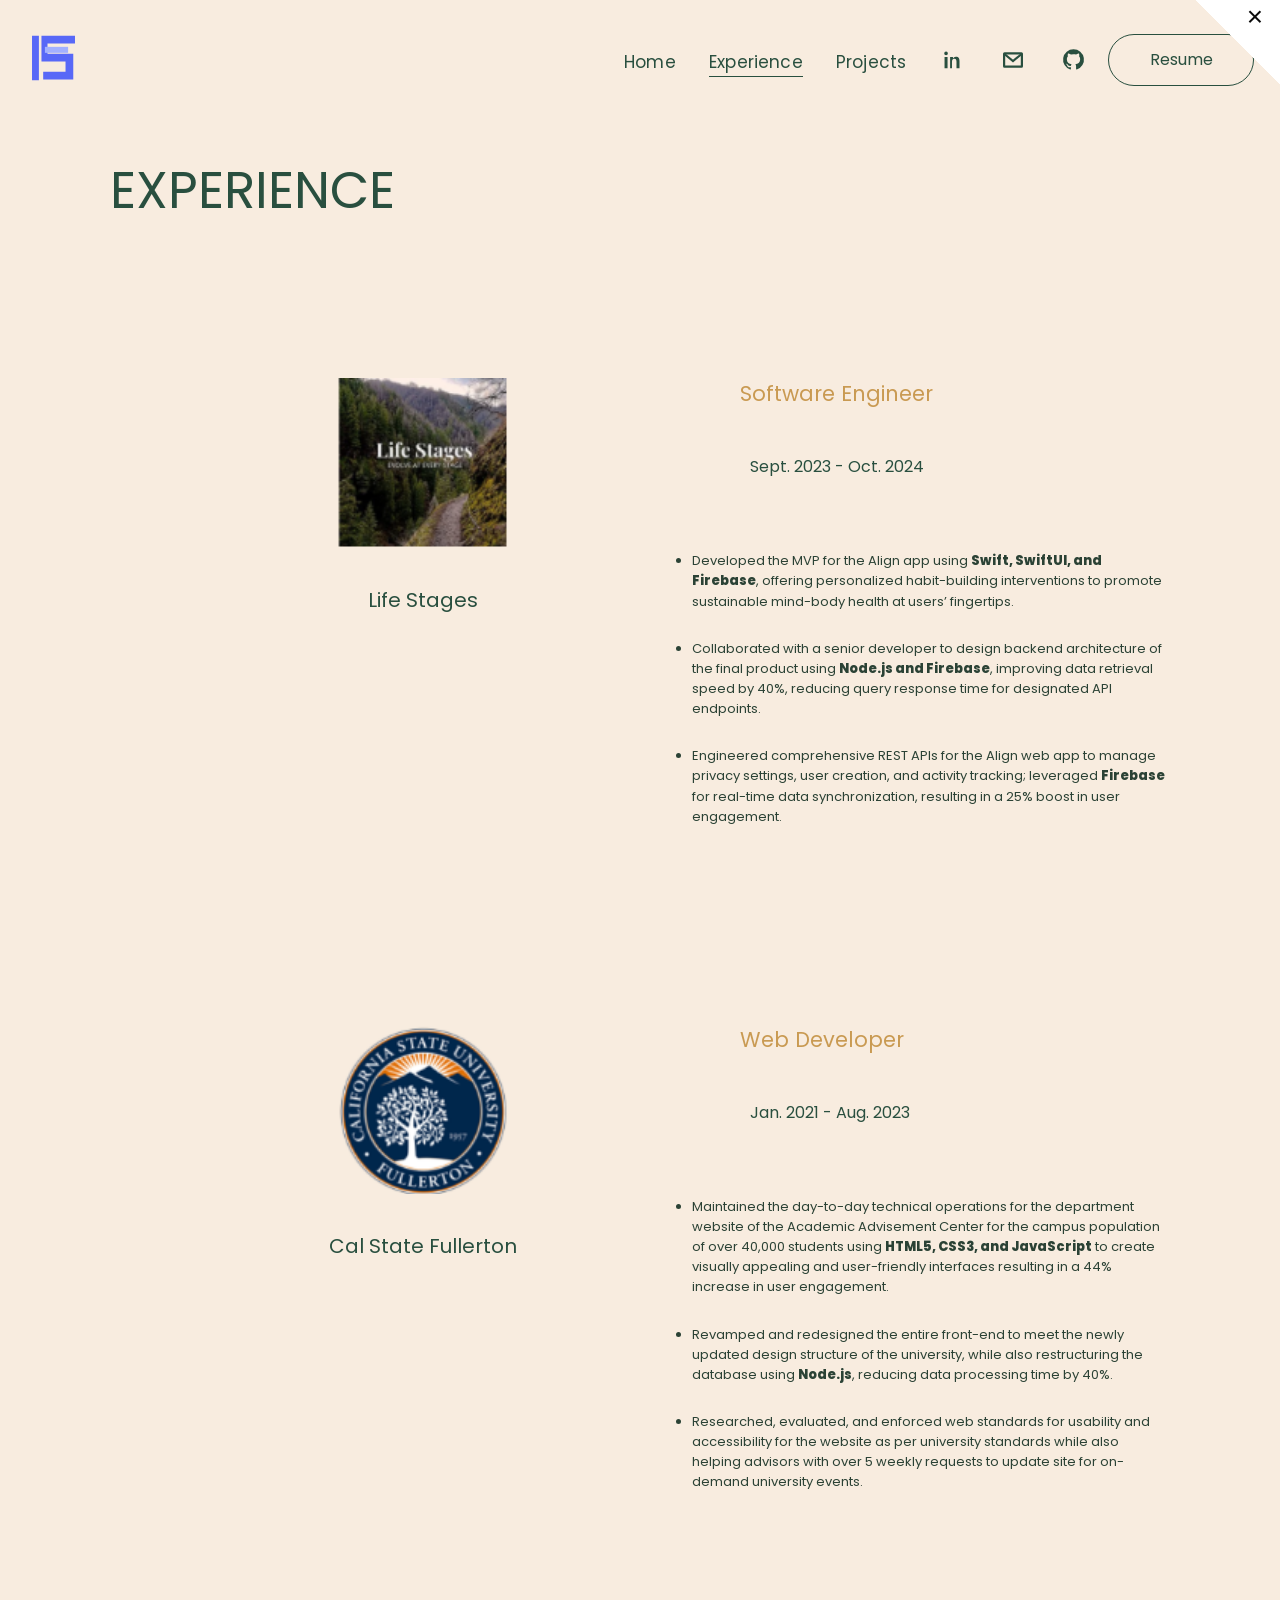
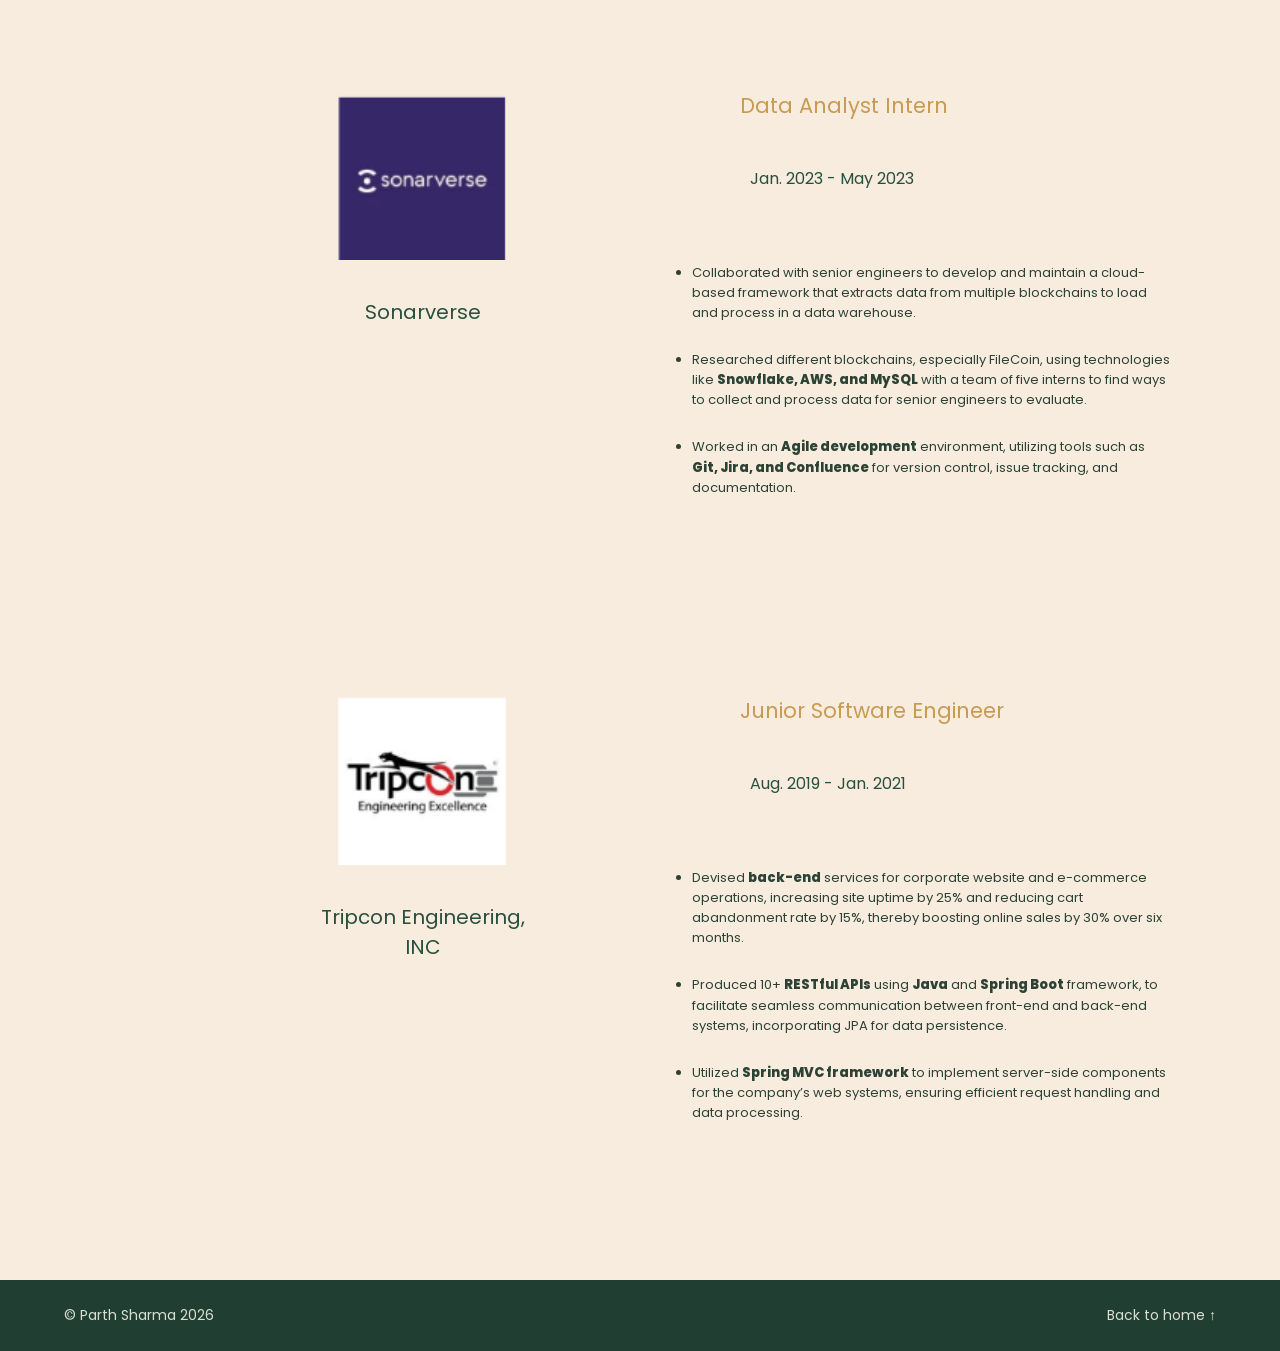
==== experience.html @ f429bdda "Initial commit" ====
<!doctype html><html lang="en"><head><meta charset="utf-8"><meta name="viewport" content="width=device-width,initial-scale=1"><meta name="theme-color" content="#f8ecdf"><meta name="description" content="Parth Sharma - software engineer, projects and experience"><title>Experience | Parth Sharma</title><link rel="icon" href="assets/favicon.webp" type="image/svg+xml"><link rel="preconnect" href="https://fonts.googleapis.com"><link rel="preconnect" href="https://fonts.gstatic.com" crossorigin><link href="https://fonts.googleapis.com/css2?family=Poppins:wght@300;400;500;600;700;800&display=swap" rel="stylesheet"><link rel="stylesheet" href="styles.css"><script src="site-config.js" defer></script><script src="script.js" defer></script></head><body class="subpage"><a class="skip-link" href="#main">Skip to content</a><header class="site-header"><a class="brand" href="index.html#home" aria-label="Parth Sharma, home"><svg class="brand-logo" viewBox="0 0 64 64" role="img" aria-label="PS logo" xmlns="http://www.w3.org/2000/svg"><path d="M7 6h8v52H7zM18 6h39v9H25v12h30v30H20v-9h26V36H18z" fill="#5868f7"/><path d="M22 19h27v7H22z" fill="#a3b1ff"/></svg></a><button class="menu-toggle" aria-controls="primary-nav" aria-expanded="false" aria-label="Open navigation" type="button"><svg viewBox="0 0 24 24" width="28" height="28" aria-hidden="true"><path d="M3 6h18M3 12h18M3 18h18" stroke="currentColor" stroke-width="1.8" stroke-linecap="round" fill="none"/></svg></button><nav class="nav" id="primary-nav" aria-label="Main navigation"><a class="nav-link " href="index.html#home">Home</a><a class="nav-link active" href="experience.html">Experience</a><a class="nav-link " href="projects.html">Projects</a><a class="icon-link social-link" data-config="linkedin" href="#" aria-label="LinkedIn" title="LinkedIn"><svg viewBox="0 0 24 24" width="24" height="24" aria-hidden="true" fill="currentColor"><path d="M5.05 3.6a1.82 1.82 0 1 1 0 3.64 1.82 1.82 0 0 1 0-3.64M3.55 9h3v11.3h-3zM9.1 9h2.88v1.54h.04a3.16 3.16 0 0 1 2.85-1.75c3.05 0 3.63 1.95 3.63 4.5v7.01h-3.01v-6.22c0-1.49-.03-3.41-2.09-3.41-2.1 0-2.42 1.62-2.42 3.3v6.33H9.1z"/></svg></a><a class="icon-link social-link" data-config="email" href="mailto:parth.sharma.0498@gmail.com" aria-label="Email Parth" title="Email"><svg viewBox="0 0 24 24" width="24" height="24" aria-hidden="true" fill="none" stroke="currentColor" stroke-width="2.2"><rect x="3.1" y="5.3" width="17.8" height="13.4" rx=".4"/><path d="m3.4 6 8.6 7 8.6-7"/></svg></a><a class="icon-link social-link" data-config="github" href="#" aria-label="GitHub" title="GitHub"><svg viewBox="0 0 24 24" width="25" height="25" aria-hidden="true" fill="currentColor"><path d="M12 2.1a10 10 0 0 0-3.16 19.49c.5.1.69-.22.69-.48v-1.76c-2.8.6-3.39-1.2-3.39-1.2-.46-1.18-1.12-1.5-1.12-1.5-.91-.62.07-.61.07-.61 1.01.07 1.54 1.04 1.54 1.04.9 1.52 2.36 1.08 2.94.82.09-.65.35-1.08.64-1.33-2.24-.25-4.59-1.11-4.59-4.95 0-1.1.39-1.99 1.04-2.7-.1-.26-.45-1.28.1-2.65 0 0 .85-.27 2.75 1.03A9.47 9.47 0 0 1 12 6.93c.85 0 1.7.11 2.5.34 1.9-1.3 2.75-1.03 2.75-1.03.55 1.37.2 2.39.1 2.65.65.71 1.04 1.61 1.04 2.7 0 3.85-2.35 4.7-4.6 4.95.36.32.68.93.68 1.88v2.69c0 .27.18.59.69.49A10 10 0 0 0 12 2.1Z"/></svg></a><a class="outline-button nav-resume" href="resume.html">Resume</a></nav></header><main id="main"><section class="detail-experience"><div class="detail-container"><h1>EXPERIENCE</h1><div class="detail-experience-list"><article class="detail-experience-item"><div class="detail-company"><img src="assets/life-stages.png" alt="Life Stages logo" loading="lazy"><span>Life Stages</span></div><div class="detail-role"><h2>Software Engineer</h2><p class="date">Sept. 2023 - Oct. 2024</p><ul><li>Developed the MVP for the Align app using <strong>Swift, SwiftUI, and Firebase</strong>, offering personalized habit-building interventions to promote sustainable mind-body health at users’ fingertips.</li><li>Collaborated with a senior developer to design backend architecture of the final product using <strong>Node.js and Firebase</strong>, improving data retrieval speed by 40%, reducing query response time for designated API endpoints.</li><li>Engineered comprehensive REST APIs for the Align web app to manage privacy settings, user creation, and activity tracking; leveraged <strong>Firebase</strong> for real-time data synchronization, resulting in a 25% boost in user engagement.</li></ul></div></article><article class="detail-experience-item"><div class="detail-company"><img src="assets/csuf.png" alt="Cal State Fullerton logo" loading="lazy"><span>Cal State Fullerton</span></div><div class="detail-role"><h2>Web Developer</h2><p class="date">Jan. 2021 - Aug. 2023</p><ul><li>Maintained the day-to-day technical operations for the department website of the Academic Advisement Center for the campus population of over 40,000 students using <strong>HTML5, CSS3, and JavaScript</strong> to create visually appealing and user-friendly interfaces resulting in a 44% increase in user engagement.</li><li>Revamped and redesigned the entire front-end to meet the newly updated design structure of the university, while also restructuring the database using <strong>Node.js</strong>, reducing data processing time by 40%.</li><li>Researched, evaluated, and enforced web standards for usability and accessibility for the website as per university standards while also helping advisors with over 5 weekly requests to update site for on-demand university events.</li></ul></div></article><article class="detail-experience-item"><div class="detail-company"><img src="assets/sonarverse.png" alt="Sonarverse logo" loading="lazy"><span>Sonarverse</span></div><div class="detail-role"><h2>Data Analyst Intern</h2><p class="date">Jan. 2023 - May 2023</p><ul><li>Collaborated with senior engineers to develop and maintain a cloud-based framework that extracts data from multiple blockchains to load and process in a data warehouse.</li><li>Researched different blockchains, especially FileCoin, using technologies like <strong>Snowflake, AWS, and MySQL</strong> with a team of five interns to find ways to collect and process data for senior engineers to evaluate.</li><li>Worked in an <strong>Agile development</strong> environment, utilizing tools such as <strong>Git, Jira, and Confluence</strong> for version control, issue tracking, and documentation.</li></ul></div></article><article class="detail-experience-item"><div class="detail-company"><img src="assets/Tripcon.png" alt="Tripcon Engineering, INC logo" loading="lazy"><span>Tripcon Engineering, INC</span></div><div class="detail-role"><h2>Junior Software Engineer</h2><p class="date">Aug. 2019 - Jan. 2021</p><ul><li>Devised <strong>back-end</strong> services for corporate website and e-commerce operations, increasing site uptime by 25% and reducing cart abandonment rate by 15%, thereby boosting online sales by 30% over six months.</li><li>Produced 10+ <strong>RESTful APIs</strong> using <strong>Java</strong> and <strong>Spring Boot</strong> framework, to facilitate seamless communication between front-end and back-end systems, incorporating JPA for data persistence.</li><li>Utilized <strong>Spring MVC framework</strong> to implement server-side components for the company’s web systems, ensuring efficient request handling and data processing.</li></ul></div></article></div></div></section></main><footer class="footer original-footer"><span>© Parth Sharma <span id="current-year">2026</span></span><a href="index.html">Back to home ↑</a></footer><button class="site-corner" type="button" aria-label="Hide corner decoration"><span>×</span></button></body></html>
---- styles.css ----
:root {
  --cream: #f8ecdf;
  --green: #294f3f;
  --gold: #eba53d;
  --light: #f8f0e8;
  --border: #294f3f;
  --display: 'Poppins','Avenir Next','Century Gothic',sans-serif;
}
*,*::before,*::after { box-sizing: border-box; }
html { scroll-behavior: smooth; }
body { background: var(--cream); color: var(--green); margin: 0; font-family: var(--display); font-weight: 400; }
a { color: inherit; text-decoration: none; }
button { font: inherit; cursor: pointer; }
img { max-width: 100%; }
:focus-visible { outline: 3px solid var(--gold); outline-offset: 4px; }
[hidden] { display: none !important; }
.skip-link { position: absolute; z-index: 100; transform: translateY(-150%); top: 12px; left: 18px; padding: 10px 18px; background: white; }
.skip-link:focus { transform: translateY(0); }

.site-header { display: flex; justify-content: space-between; align-items: center; position: absolute; z-index: 5; top: 0; left: 0; width: 100%; padding: 27px 2.5% 0 2.1%; }
.brand { width: 70px; height: 72px; display: flex; align-items: flex-start; }
.brand-logo { width: 56px; height: 70px; }
.nav { display: flex; align-items: center; gap: clamp(22px,2.5vw,54px); }
.nav-link { font-size: 21px; letter-spacing: .01em; border-bottom: 1px solid transparent; padding: 7px 0 1px; transition: border-color .2s ease; white-space: nowrap; }
.nav-link:hover,.nav-link.active { border-color: currentColor; }
.icon-link { display: inline-flex; justify-content: center; align-items: center; height: 35px; width: 27px; transition: transform .2s ease; }
.icon-link:hover { transform: translateY(-3px); }
.outline-button { border: 1.5px solid var(--border); color: var(--green); background: transparent; text-align: center; display: inline-flex; align-items: center; justify-content: center; font-family: inherit; transition: background-color .2s ease,color .2s ease,transform .2s ease; }
.outline-button:hover { background-color: var(--green); color: var(--cream); transform: translateY(-2px); }
.nav-resume { border-radius: 999px; width: 184px; min-height: 66px; font-size: 19px; margin-left: -18px; }
.menu-toggle { display: none; color: var(--green); background: none; border: 0; }

.hero { min-height: 1137px; display: grid; grid-template-columns: 55% 45%; position: relative; padding: 0 2.8%; background: var(--cream); }
.hero-copy { padding-top: 229px; }
.intro { font-size: 36px; line-height: 1.45; margin: 0 0 51px; }
.hero h1 { font-size: clamp(64px, 4.2vw, 76px); font-weight: 800; letter-spacing: -.045em; line-height: 1.22; margin: 0 0 50px; }
.hero-line { font-size: clamp(27px, 1.85vw, 37px); letter-spacing: -.015em; line-height: 1.56; margin: 0; white-space: nowrap; }
.hero-focus { margin-top: 29px; }
.hero-visual { padding-top: 287px; display: flex; flex-direction: column; align-items: center; }
.portrait { display: block; width: min(403px,65%); height: auto; aspect-ratio: 1; object-fit: contain; }
.hero-cta { margin-top: 119px; height: 45px; border-radius: 999px; font-size: 32px; width: min(560px, 95%); line-height: 1; }

.background-section { background: var(--green); color: var(--light); min-height: 1135px; }
.background-inner { max-width: 1530px; margin: 0 auto; display: grid; grid-template-columns: 430px minmax(0,1fr); gap: 125px; padding: 182px 0 105px; }
.background-title { color: var(--gold); font-size: 61px; font-weight: 400; line-height: 1.26; letter-spacing: -.024em; margin: 0; }
.background-title span { display: block; }
.background-text { font-size: 24px; line-height: 1.54; letter-spacing: -.01em; }
.background-text p { margin: 0 0 37px; }
.background-text .summary-title { margin-top: -18px; margin-bottom: 73px; }
.background-text strong { font-weight: 750; }
.background-facts { margin: 0 0 66px 45px; padding: 0; list-style: none; }
.background-facts li { margin-bottom: 17px; }
.background-facts span { color: var(--gold); }
.background-text .hobbies { margin-top: 0; }

.skills-section { min-height: 1115px; background: var(--cream); }
.resume-strip { width: min(975px, 90%); margin: 0 auto; padding-top: 66px; display: flex; align-items: center; flex-direction: column; }
.skills-resume { height: 51px; width: 252px; border-radius: 5px; font-size: 13px; }
.horizontal-line { height: 1px; background: #87a093; width: 100%; margin-top: 46px; }
.skills-inner { width: 890px; max-width: 92%; margin: 251px auto 0; }
.skills-inner h2 { font-size: 40px; font-weight: 400; letter-spacing: -.025em; margin: 0 0 78px; }
.skills-table { margin-left: 80px; }
.skill-row { display: flex; align-items: flex-start; gap: 0; border-bottom: 1px solid rgba(41,79,63,.5); min-height: 85px; padding: 0; }
.skill-row h3 { width: 139px; flex: none; font-size: 14px; font-weight: 750; margin: 10px 0 0; }
.skill-row img { flex: 1; min-width: 0; object-fit: contain; object-position: left top; width: auto; height: auto; }
.skill-row-backend { min-height: 142px; }
.skill-row:last-child { border-bottom: 0; }

.projects-section { min-height: 1140px; background: var(--cream); }
.projects-inner { max-width: 1464px; margin: auto; padding: 223px 0 130px; }
.projects-inner>h2 { color: #101010; font-size: 65px; font-weight: 400; letter-spacing: -.015em; margin: 0 0 47px; line-height: 1.2; }
.project-grid { display: grid; grid-template-columns: repeat(3,minmax(0,1fr)); gap: 104px; }
.project-card { background: var(--green); color: var(--light); min-height: 466px; padding: 20px 20px 20px; text-align: center; display: flex; flex-direction: column; align-items: center; }
.project-card>img { width: 100%; height: 211px; object-fit: cover; object-position: center; display: block; }
.project-card h3 { font-size: 39px; line-height: 1.15; font-weight: 400; margin: 15px 0 4px; }
.project-stack { font-size: 14px; line-height: 1.4; margin: 0; }
.project-summary { font-size: 14px; line-height: 1.48; margin: 29px 2px 0; min-height: 43px; }
.project-button { color: var(--gold); border-color: var(--gold); border-radius: 50px; min-width: 197px; min-height: 51px; padding: 0 20px; font-size: 12px; margin-top: auto; }
.project-button:hover { color: var(--green); background: var(--gold); }
.more-projects { width: 420px; max-width: 100%; height: 57px; border-radius: 6px; display: flex; margin: 41px auto 0; font-size: 17px; }
.project-overview { max-width: 820px; margin: 42px auto; border: 1px solid #9eaea2; padding: 26px 30px 30px; border-radius: 8px; }
.project-overview h3 { margin: 0 0 8px; font-size: 25px; }
.project-overview p { line-height: 1.7; }
.overview-list { display: flex; flex-wrap: wrap; gap: 14px; }
.overview-list span { background: #e9ddcf; padding: 9px 14px; border-radius: 30px; font-size: 13px; }

.experience-section { background: var(--cream); min-height: 1167px; }
.experience-inner { max-width: 1464px; margin: auto; position: relative; padding-top: 119px; padding-bottom: 80px; }
.experience-inner>h2 { font-size: 57px; font-weight: 400; line-height: 1.3; margin: 0; }
.experience-list { margin-left: 491px; margin-top: -24px; }
.experience-item { display: grid; grid-template-columns: 139px minmax(0,1fr); gap: 210px; min-height: 215px; }
.experience-company { width: 113px; display: flex; flex-direction: column; align-items: center; font-size: 16px; }
.experience-company img { width: 113px; height: 113px; object-fit: cover; }
.experience-company span { text-align: center; margin-top: 15px; white-space: nowrap; }
.experience-role { padding-top: 37px; white-space: nowrap; }
.experience-role h3 { font-size: 20px; font-weight: 750; margin: 0 0 17px; }
.experience-role p { font-size: 16px; margin: 0; }
.experience-more { width: 368px; height: 56px; border-radius: 6px; display: flex; margin: 53px auto 0; font-size: 17px; }
.experience-details { max-width: 790px; margin: 40px auto; padding: 24px 32px; border: 1px solid #a1b3a6; border-radius: 8px; }
.experience-details h3 { margin-top: 0; }
.experience-details p { line-height: 1.8; }
.experience-details a { padding: 12px 30px; border-radius: 5px; }

.contact-section { background: var(--green); color: var(--light); text-align: center; padding: 100px 24px 110px; }
.contact-inner { max-width: 900px; margin: auto; }
.contact-eyebrow { color: var(--gold); font-size: 16px; letter-spacing: .2em; }
.contact-section h2 { font-size: clamp(36px,4.5vw,66px); font-weight: 500; margin: 12px 0 10px; }
.contact-section p:not(.contact-eyebrow) { font-size: 20px; line-height: 1.7; }
.contact-options { min-height: 60px; display: flex; gap: 18px; justify-content: center; align-items: center; flex-wrap: wrap; margin: 36px auto 10px; }
.contact-options .outline-button { color: var(--light); border-color: var(--gold); min-width: 160px; border-radius: 999px; padding: 12px 24px; }
.contact-options .outline-button:hover { color: var(--green); background: var(--gold); }
.contact-pending { color: #e2d9ce; font-size: 14px; opacity: .9; }
.back-to-top { display: inline-block; margin-top: 45px; font-size: 14px; color: var(--gold); }
.footer { background: #203e32; color: #dbdfd5; padding: 25px max(5vw,20px); display: flex; justify-content: space-between; gap: 20px; font-size: 14px; }


.project-dialog { border: 0; border-radius: 8px; padding: 0; width: min(660px, calc(100vw - 32px)); max-height: calc(100dvh - 32px); overflow: auto; box-shadow: 0 16px 70px #1116; background: var(--cream); color: var(--green); }
.project-dialog::backdrop { background: #10261bba; backdrop-filter: blur(4px); }
.dialog-close { position: absolute; top: 8px; right: 14px; border: none; border-radius: 50%; width: 39px; height: 39px; background: #f8ecdf; color: var(--green); font-size: 29px; line-height: 1; }
.dialog-image { width: 100%; height: auto; max-height: 320px; object-fit: cover; display: block; }
.dialog-content { padding: 26px 36px 35px; }
.dialog-kicker { letter-spacing: .16em; font-size: 12px; color: #9c762a; }
.dialog-content h2 { font-size: 35px; margin: 3px 0; }
.dialog-stack { font-size: 14px; }
.dialog-content p:not(.dialog-kicker) { line-height: 1.7; }
.dialog-content .outline-button { padding: 10px 22px; border-radius: 5px; }

@media (max-width: 1700px) {
  .background-inner,.projects-inner,.experience-inner { max-width: calc(100% - 14vw); }
  .background-inner { grid-template-columns: minmax(300px, 30%) minmax(0,1fr); gap: 7vw; }
  .background-title { font-size: clamp(45px, 3vw, 61px); }
  .background-text { font-size: clamp(17px,1.5vw,24px); }
  .project-grid { gap: 6vw; }
  .project-card { min-height: 455px; }
  .project-card h3 { font-size: clamp(27px,2.45vw,39px); }
  .experience-list { margin-left: 34%; }
  .experience-item { gap: clamp(50px, 11vw, 210px); }
  .experience-role { white-space: normal; }
}
@media (max-width: 1100px) {
  .site-header { padding: 20px 3%; }
  .nav { gap: 20px; }
  .nav-link { font-size: 17px; }
  .nav-resume { min-height: 47px; width: 125px; margin-left: 0; font-size: 14px; }
  .hero { min-height: 800px; grid-template-columns: 58% 42%; padding: 0 4%; }
  .hero-copy { padding-top: 230px; }
  .hero h1 { font-size: 55px; }
  .hero-line { font-size: 22px; white-space: normal; }
  .intro { font-size: 26px; }
  .hero-visual { padding-top: 230px; }
  .portrait { width: 80%; }
  .hero-cta { font-size: 23px; margin-top: 80px; }
  .background-section { min-height: initial; }
  .background-inner { padding: 110px 0; }
  .background-title { font-size: 40px; }
  .skills-section,.projects-section,.experience-section { min-height: 850px; }
  .skills-inner { margin-top: 160px; }
  .projects-inner { padding-top: 130px; }
  .project-grid { gap: 20px; }
  .project-card { padding: 14px; min-height: 415px; }
  .project-card>img { height: 150px; }
  .project-summary { font-size: 12px; }
  .experience-list { margin-top: 30px; }
  .experience-item { gap: 50px; }
}
@media (max-width: 750px) {
  .site-header { padding: 14px 22px; }
  .brand { width: 48px; height: 55px; }
  .brand-logo { width: 46px; height: 55px; }
  .menu-toggle { display: flex; align-items: center; justify-content: center; width: 48px; height: 48px; }
  .nav { display: none; position: absolute; top: 68px; right: 16px; left: 16px; background: var(--cream); box-shadow: 0 15px 50px #1c38272f; padding: 24px; border: 1px solid #d2c4b6; border-radius: 10px; flex-direction: column; align-items: center; gap: 18px; }
  .nav.is-open { display: flex; }
  .nav-link { font-size: 18px; }
  .nav-resume { width: 170px; }
  .hero { display: flex; flex-direction: column; align-items: stretch; min-height: auto; padding: 125px 23px 90px; gap: 22px; }
  .hero-copy { padding: 0; }
  .intro { font-size: 22px; margin-bottom: 18px; }
  .hero h1 { font-size: clamp(44px, 9vw, 64px); line-height: 1.2; margin: 0 0 25px; }
  .hero-line { font-size: 21px; line-height: 1.6; }
  .hero-focus { margin-top: 14px; }
  .hero-visual { padding: 0; }
  .portrait { width: min(330px,75vw); }
  .hero-cta { font-size: 22px; margin-top: 33px; width: min(440px,100%); height: 50px; }
  .background-inner { display: block; max-width: 100%; padding: 75px 25px; }
  .background-title { font-size: 43px; margin: 0 0 36px; }
  .background-title span { display: inline; }
  .background-text { font-size: 16px; line-height: 1.75; }
  .background-text p { margin-bottom: 25px; }
  .background-text .summary-title { margin: 18px 0 21px; }
  .background-facts { margin: 0 0 38px 14px; }
  .background-facts li { margin-bottom: 12px; }
  .skills-section { min-height: auto; padding-bottom: 95px; }
  .resume-strip { padding-top: 50px; }
  .skills-inner { margin-top: 115px; max-width: calc(100% - 48px); }
  .skills-inner h2 { font-size: 32px; margin-bottom: 45px; }
  .skills-table { margin-left: 0; }
  .skill-row { flex-direction: column; padding: 15px 0 10px; min-height: auto; }
  .skill-row h3 { width: auto; font-size: 13px; margin: 0 0 10px; }
  .skill-row img { width: 100%; height: auto; }
  .projects-section { min-height: auto; }
  .projects-inner { padding: 90px 24px 100px; max-width: 560px; }
  .projects-inner>h2 { font-size: 48px; margin-bottom: 35px; }
  .project-grid { grid-template-columns: 1fr; gap: 28px; }
  .project-card { min-height: 480px; padding: 17px; }
  .project-card>img { height: auto; aspect-ratio: 1.79; }
  .project-card h3 { font-size: 36px; }
  .project-summary { font-size: 14px; }
  .more-projects { width: 100%; }
  .experience-section { min-height: auto; }
  .experience-inner { max-width: 100%; padding: 70px 24px 90px; }
  .experience-inner>h2 { font-size: 44px; margin-bottom: 35px; }
  .experience-list { margin: 0; }
  .experience-item { grid-template-columns: 100px minmax(0,1fr); gap: 20px; min-height: 154px; }
  .experience-company { width: 100px; font-size: 11px; }
  .experience-company img { width: 77px; height: 77px; }
  .experience-company span { margin-top: 9px; white-space: normal; }
  .experience-role { padding-top: 11px; }
  .experience-role h3 { font-size: 16px; margin-bottom: 11px; }
  .experience-role p { font-size: 12px; }
  .experience-more { margin-top: 26px; width: 100%; }
  .contact-section { padding: 76px 24px 85px; }
  .contact-section p:not(.contact-eyebrow) { font-size: 16px; }
}
@media (prefers-reduced-motion: reduce) { *,*::before,*::after { scroll-behavior: auto !important; transition: none !important; } }

/* Additional standalone pages and recording-accurate project/experience layouts. */
.subpage { min-height: 100vh; }
.subpage .site-header { position: relative; width: 100%; height: 105px; padding-top: 14px; }
.subpage .site-header .brand-logo { width: 56px; }
.subpage .nav-link.active { border-bottom-color: currentColor; }
.site-corner { position: fixed; z-index: 12; top: 0; right: 0; width: 84px; height: 84px; border: 0; background: linear-gradient(45deg, transparent 49.5%,white 50%); cursor: pointer; color: #0a0a0a; }
.site-corner span { position: absolute; right: 17px; top: 3px; font-size: 28px; font-family: Arial,sans-serif; line-height: 1; font-weight: 300; }
.subpage main { min-height: 74vh; }
.subpage .footer { margin-top: 55px; }
.project-detail { padding: 0 20px 75px; }
.project-detail-main { max-width: 920px; margin: 0 auto; }
.project-detail h1 { text-align: center; margin: 30px -100px 38px; font-size: clamp(32px,3.35vw,53px); line-height: 1.28; letter-spacing: -.04em; font-weight: 800; color: #050505; }
.project-detail-laguna h1 { color: var(--green); }
.project-detail-hero { display:block; width: min(100%, 920px); max-height: 540px; height: auto; margin: auto; object-fit: contain; background: #fff6; }
.project-detail-actions { display: flex; justify-content: space-evenly; align-items: center; gap: 24px; flex-wrap: wrap; margin: 38px 0 65px; }
.project-detail-actions .outline-button { color: #0b0b0b; border-color: #0b0b0b; min-width: 245px; padding: 12px 40px; border-radius: 999px; font-size: 20px; min-height: 57px; }
.project-detail-actions .outline-button:hover { color: var(--cream); background: #121212; }
.project-detail-description { padding: 55px 56px 100px; min-height: 300px; background: #fbf9f6; border-radius: 21px; color: #101010; line-height: 1.58; font-size: 17px; }
.project-detail-description p { margin-top: 0; }
.project-detail-description h2 { font-size: clamp(30px,3vw,48px); font-weight: 400; margin: 0 0 18px; }
.project-detail-description h3 { font-size: 21px; margin: 26px 0 12px; }
.project-detail-description h4 { font-size: 17px; margin-bottom: 5px; }
.project-detail-description ol,.project-detail-description ul { padding-left: 25px; }
.project-detail-description li { padding: 0 0 10px; }
.project-detail-description strong { font-weight: 750; }
.project-next { display: block; color: var(--green); text-align: right; font-size: clamp(30px,3vw,47px); padding-top: 110px; }
.project-next span { margin-left: 12px; font-size: 1.1em; font-weight: 200; }
.detail-container { width: min(1060px,86vw); margin: auto; }
.detail-experience { padding: 57px 24px 75px; }
.detail-experience h1 { font-weight: 400; font-size: clamp(43px,4vw,60px); margin: 0 0 160px; line-height: 1.1; }
.detail-experience-list { display: flex; flex-direction: column; gap: 170px; }
.detail-experience-item { display: grid; grid-template-columns: 300px minmax(0,1fr); column-gap: 100px; }
.detail-company { display: flex; align-items: center; flex-direction: column; text-align: center; font-size: 20px; gap: 37px; }
.detail-company img { width: 170px; height: 170px; object-fit: cover; }
.detail-role { padding: 0; }
.detail-role h2 { color: #c99a52; font-size: 21px; font-weight: 400; margin: 0 0 45px; }
.detail-role .date { color: var(--green); font-size: 16px; text-align: center; margin: 0 0 72px; }
.detail-role ul { padding-left: 22px; margin: 0; color: #2b4235; line-height: 1.55; font-size: 13px; }
.detail-role li { padding-left: 0; margin: 0 0 27px; }
.detail-role strong { font-weight: 750; }
.all-projects { padding: 62px 24px 120px; }
.all-projects-container { max-width: 1150px; margin: auto; }
.all-projects h1 { font-size: clamp(52px,5vw,74px); font-weight: 400; color: #080808; margin: 0 0 12px; }
.all-projects-intro { font-size: 19px; margin: 0 0 38px; }
.all-project-grid { display: grid; grid-template-columns: repeat(2, minmax(0,1fr)); gap: 26px; }
.all-project-card { overflow: hidden; border: 1px solid #b2bdad; border-radius: 12px; background: #fff8ef; transition: transform .2s, box-shadow .2s; }
.all-project-card:hover { transform: translateY(-5px); box-shadow: 0 12px 25px #1f332c28; }
.all-project-card img { width: 100%; height: 260px; object-fit: cover; display:block; }
.all-project-card>div { padding: 25px 30px 35px; }
.all-project-card>div>span { color: #ad822c; font-size: 12px; letter-spacing: .13em; }
.all-project-card h2 { font-size: 28px; margin: 13px 0; }
.all-project-card p { margin: 0; }
@media (max-width: 1100px) {
  .detail-container { width: min(990px, 92vw); }
  .detail-experience-item { grid-template-columns: 240px 1fr; gap: 40px; }
  .detail-experience-list { gap: 110px; }
  .detail-company img { width: 140px; height: 140px; }
  .project-detail h1 { margin-left: 0; margin-right: 0; }
}
@media (max-width: 750px) {
  .subpage .site-header { height: 78px; padding-top: 10px; }
  .site-corner { width: 58px; height: 58px; }
  .site-corner span { top: 3px; right: 9px; font-size: 22px; }
  .project-detail { padding: 0 18px 45px; }
  .project-detail h1 { font-size: clamp(28px,7vw,38px); margin: 50px 0 28px; }
  .project-detail-actions { gap: 15px; margin: 25px 0 40px; }
  .project-detail-actions .outline-button { flex: 1; min-width: 120px; min-height: 46px; padding: 8px; font-size: 15px; }
  .project-detail-description { border-radius: 14px; padding: 26px 20px 35px; min-height: auto; font-size: 14px; }
  .project-next { padding-top: 55px; }
  .detail-experience { padding: 54px 10px 70px; }
  .detail-experience h1 { font-size: 40px; margin: 0 0 70px; }
  .detail-experience-item { grid-template-columns: 1fr; gap: 40px; }
  .detail-experience-list { gap: 100px; }
  .detail-company { font-size: 18px; gap: 16px; }
  .detail-role h2 { font-size: 22px; text-align: center; margin-bottom: 10px; }
  .detail-role .date { margin-bottom: 28px; }
  .detail-role ul { font-size: 14px; }
  .all-project-grid { grid-template-columns: 1fr; }
  .all-project-card img { height: 210px; }
}

/* Proportions refined against the supplied desktop screenshots (1622px viewport). */
@media (min-width: 1200px) and (max-width: 1900px) {
  .site-header { padding: 17px 2% 0; }
  .brand { width: 55px; height: 61px; }
  .brand-logo { width: 47px; height: 58px; }
  .nav { gap: clamp(23px,2.6vw,43px); }
  .nav-link { font-size: 17px; }
  .nav-resume { min-height: 52px; width: 146px; font-size: 16px; margin-left: -12px; }
  .hero { min-height: 904px; padding: 0 2.8%; grid-template-columns: 55% 45%; }
  .hero-copy { padding-top: 190px; }
  .intro { font-size: 29px; margin-bottom: 41px; }
  .hero h1 { font-size: clamp(58px,4vw,65px); margin-bottom: 40px; }
  .hero-line { font-size: clamp(25px,1.86vw,31px); }
  .hero-focus { margin-top: 26px; }
  .hero-visual { padding-top: 233px; }
  .portrait { width: 306px; }
  .hero-cta { margin-top: 103px; width: min(444px,90%); height: 38px; font-size: 25px; }
  .background-section { min-height: 930px; }
  .background-inner { max-width: min(1215px, 87vw); grid-template-columns: 340px 1fr; gap: 100px; padding: 150px 0 72px; }
  .background-title { font-size: 49px; }
  .background-text { font-size: 20px; line-height: 1.46; }
  .background-text p { margin-bottom: 31px; }
  .background-text .summary-title { margin: -12px 0 60px; }
  .background-facts { margin: 0 0 48px 36px; }
  .background-facts li { margin-bottom: 13px; }
  .skills-section { min-height: 928px; }
  .resume-strip { width: min(772px, 90%); padding-top: 52px; }
  .skills-resume { width: 199px; height: 40px; font-size: 11px; }
  .horizontal-line { margin-top: 36px; }
  .skills-inner { width: 715px; margin-top: 203px; }
  .skills-inner h2 { font-size: 31px; margin-bottom: 65px; }
  .skills-table { margin-left: 65px; }
  .skill-row { min-height: 68px; }
  .skill-row h3 { width: 110px; font-size: 11px; }
  .skill-row-backend { min-height: 115px; }
  .projects-section { min-height: 920px; }
  .projects-inner { max-width: min(1160px,86vw); padding: 171px 0 100px; }
  .projects-inner>h2 { font-size: 51px; margin-bottom: 43px; }
  .project-grid { gap: 80px; }
  .project-card { min-height: 370px; padding: 16px; }
  .project-card>img { height: 167px; }
  .project-card h3 { font-size: 31px; margin: 11px 0 5px; }
  .project-stack { font-size: 11px; }
  .project-summary { font-size: 11px; margin-top: 15px; min-height: 35px; }
  .project-button { font-size: 10px; min-width: 157px; min-height: 40px; }
  .more-projects { width: 332px; height: 46px; font-size: 14px; margin-top: 34px; }
  .experience-section { min-height: 930px; }
  .experience-inner { max-width: min(1160px,86vw); padding-top: 106px; }
  .experience-inner>h2 { font-size: 46px; }
  .experience-list { margin-left: 390px; margin-top: -18px; }
  .experience-item { grid-template-columns: 113px 1fr; gap: 165px; min-height: 171px; }
  .experience-company { width: 89px; font-size: 13px; }
  .experience-company img { width: 89px; height: 89px; }
  .experience-company span { margin-top: 12px; }
  .experience-role { padding-top: 30px; }
  .experience-role h3 { font-size: 16px; margin-bottom: 14px; }
  .experience-role p { font-size: 13px; }
  .experience-more { width: 290px; height: 44px; margin-top: 44px; font-size: 14px; }
  .project-detail-main { max-width: 920px; }
  .project-detail-hero { width: min(100%,785px); }
  .project-detail h1 { font-size: clamp(37px,3vw,44px); }
  .project-detail-actions { margin-top: 45px; }
  .detail-experience-list { margin-left: 210px; }
  .detail-experience-item { grid-template-columns: 205px minmax(0,1fr); column-gap: 145px; }
  .detail-role h2 { margin-left: 70px; white-space: nowrap; }
  .detail-role .date { text-align: left; margin-left: 80px; white-space: nowrap; }
}
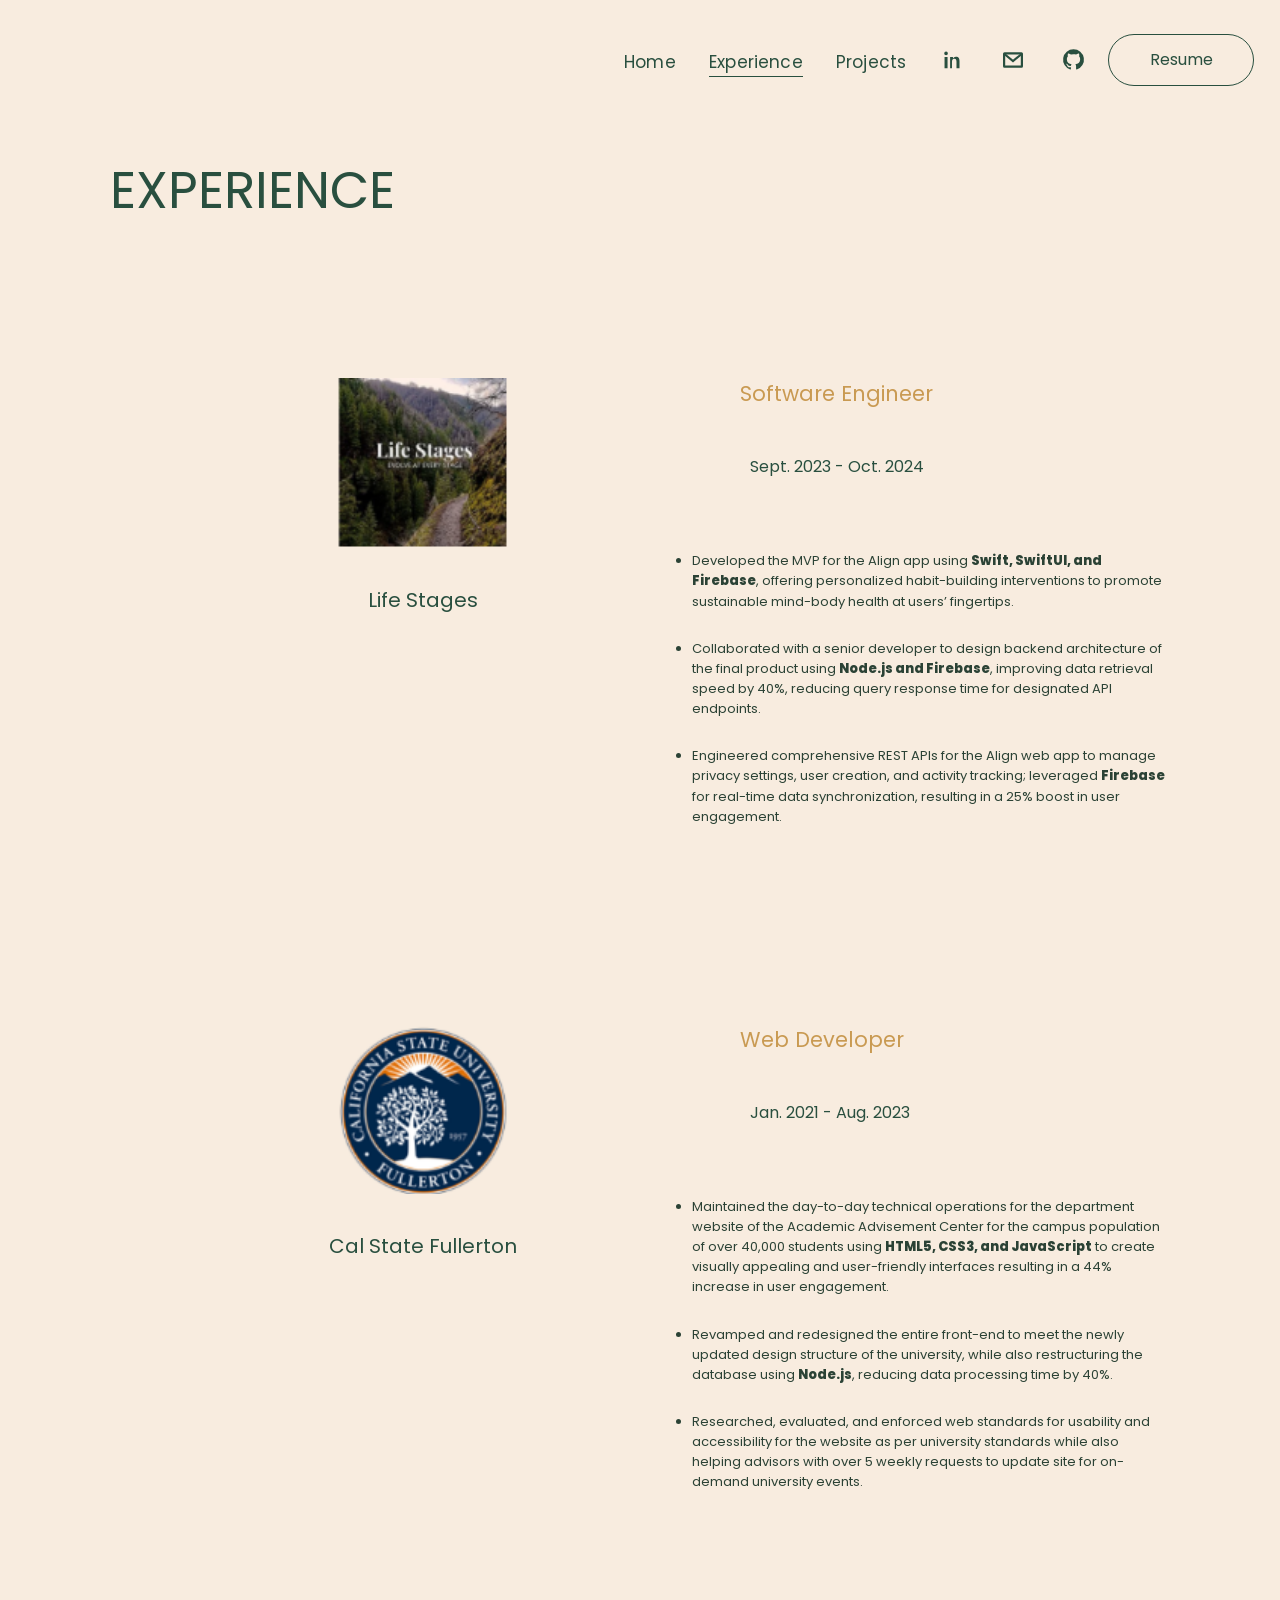
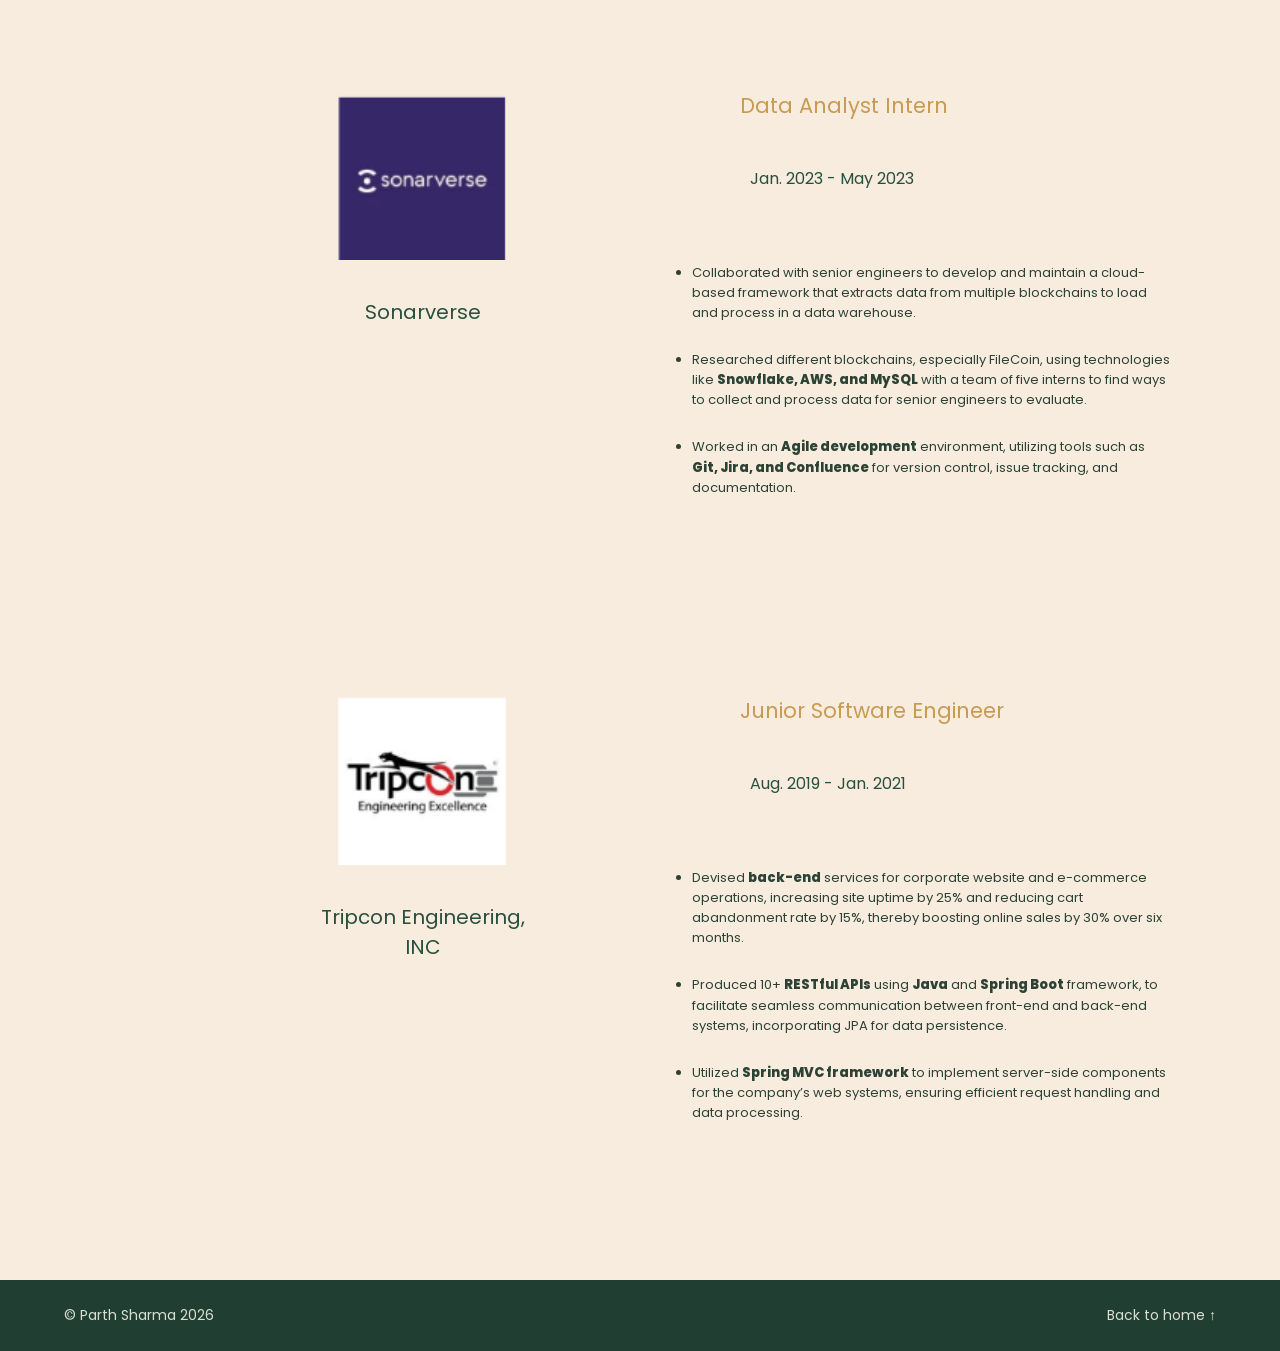
==== commit f9f1880f: "two pages updated" ====
--- a/experience.html
+++ b/experience.html
@@ -1 +1,148 @@
-<!doctype html><html lang="en"><head><meta charset="utf-8"><meta name="viewport" content="width=device-width,initial-scale=1"><meta name="theme-color" content="#f8ecdf"><meta name="description" content="Parth Sharma - software engineer, projects and experience"><title>Experience | Parth Sharma</title><link rel="icon" href="assets/favicon.webp" type="image/svg+xml"><link rel="preconnect" href="https://fonts.googleapis.com"><link rel="preconnect" href="https://fonts.gstatic.com" crossorigin><link href="https://fonts.googleapis.com/css2?family=Poppins:wght@300;400;500;600;700;800&display=swap" rel="stylesheet"><link rel="stylesheet" href="styles.css"><script src="site-config.js" defer></script><script src="script.js" defer></script></head><body class="subpage"><a class="skip-link" href="#main">Skip to content</a><header class="site-header"><a class="brand" href="index.html#home" aria-label="Parth Sharma, home"><svg class="brand-logo" viewBox="0 0 64 64" role="img" aria-label="PS logo" xmlns="http://www.w3.org/2000/svg"><path d="M7 6h8v52H7zM18 6h39v9H25v12h30v30H20v-9h26V36H18z" fill="#5868f7"/><path d="M22 19h27v7H22z" fill="#a3b1ff"/></svg></a><button class="menu-toggle" aria-controls="primary-nav" aria-expanded="false" aria-label="Open navigation" type="button"><svg viewBox="0 0 24 24" width="28" height="28" aria-hidden="true"><path d="M3 6h18M3 12h18M3 18h18" stroke="currentColor" stroke-width="1.8" stroke-linecap="round" fill="none"/></svg></button><nav class="nav" id="primary-nav" aria-label="Main navigation"><a class="nav-link " href="index.html#home">Home</a><a class="nav-link active" href="experience.html">Experience</a><a class="nav-link " href="projects.html">Projects</a><a class="icon-link social-link" data-config="linkedin" href="#" aria-label="LinkedIn" title="LinkedIn"><svg viewBox="0 0 24 24" width="24" height="24" aria-hidden="true" fill="currentColor"><path d="M5.05 3.6a1.82 1.82 0 1 1 0 3.64 1.82 1.82 0 0 1 0-3.64M3.55 9h3v11.3h-3zM9.1 9h2.88v1.54h.04a3.16 3.16 0 0 1 2.85-1.75c3.05 0 3.63 1.95 3.63 4.5v7.01h-3.01v-6.22c0-1.49-.03-3.41-2.09-3.41-2.1 0-2.42 1.62-2.42 3.3v6.33H9.1z"/></svg></a><a class="icon-link social-link" data-config="email" href="mailto:parth.sharma.0498@gmail.com" aria-label="Email Parth" title="Email"><svg viewBox="0 0 24 24" width="24" height="24" aria-hidden="true" fill="none" stroke="currentColor" stroke-width="2.2"><rect x="3.1" y="5.3" width="17.8" height="13.4" rx=".4"/><path d="m3.4 6 8.6 7 8.6-7"/></svg></a><a class="icon-link social-link" data-config="github" href="#" aria-label="GitHub" title="GitHub"><svg viewBox="0 0 24 24" width="25" height="25" aria-hidden="true" fill="currentColor"><path d="M12 2.1a10 10 0 0 0-3.16 19.49c.5.1.69-.22.69-.48v-1.76c-2.8.6-3.39-1.2-3.39-1.2-.46-1.18-1.12-1.5-1.12-1.5-.91-.62.07-.61.07-.61 1.01.07 1.54 1.04 1.54 1.04.9 1.52 2.36 1.08 2.94.82.09-.65.35-1.08.64-1.33-2.24-.25-4.59-1.11-4.59-4.95 0-1.1.39-1.99 1.04-2.7-.1-.26-.45-1.28.1-2.65 0 0 .85-.27 2.75 1.03A9.47 9.47 0 0 1 12 6.93c.85 0 1.7.11 2.5.34 1.9-1.3 2.75-1.03 2.75-1.03.55 1.37.2 2.39.1 2.65.65.71 1.04 1.61 1.04 2.7 0 3.85-2.35 4.7-4.6 4.95.36.32.68.93.68 1.88v2.69c0 .27.18.59.69.49A10 10 0 0 0 12 2.1Z"/></svg></a><a class="outline-button nav-resume" href="resume.html">Resume</a></nav></header><main id="main"><section class="detail-experience"><div class="detail-container"><h1>EXPERIENCE</h1><div class="detail-experience-list"><article class="detail-experience-item"><div class="detail-company"><img src="assets/life-stages.png" alt="Life Stages logo" loading="lazy"><span>Life Stages</span></div><div class="detail-role"><h2>Software Engineer</h2><p class="date">Sept. 2023 - Oct. 2024</p><ul><li>Developed the MVP for the Align app using <strong>Swift, SwiftUI, and Firebase</strong>, offering personalized habit-building interventions to promote sustainable mind-body health at users’ fingertips.</li><li>Collaborated with a senior developer to design backend architecture of the final product using <strong>Node.js and Firebase</strong>, improving data retrieval speed by 40%, reducing query response time for designated API endpoints.</li><li>Engineered comprehensive REST APIs for the Align web app to manage privacy settings, user creation, and activity tracking; leveraged <strong>Firebase</strong> for real-time data synchronization, resulting in a 25% boost in user engagement.</li></ul></div></article><article class="detail-experience-item"><div class="detail-company"><img src="assets/csuf.png" alt="Cal State Fullerton logo" loading="lazy"><span>Cal State Fullerton</span></div><div class="detail-role"><h2>Web Developer</h2><p class="date">Jan. 2021 - Aug. 2023</p><ul><li>Maintained the day-to-day technical operations for the department website of the Academic Advisement Center for the campus population of over 40,000 students using <strong>HTML5, CSS3, and JavaScript</strong> to create visually appealing and user-friendly interfaces resulting in a 44% increase in user engagement.</li><li>Revamped and redesigned the entire front-end to meet the newly updated design structure of the university, while also restructuring the database using <strong>Node.js</strong>, reducing data processing time by 40%.</li><li>Researched, evaluated, and enforced web standards for usability and accessibility for the website as per university standards while also helping advisors with over 5 weekly requests to update site for on-demand university events.</li></ul></div></article><article class="detail-experience-item"><div class="detail-company"><img src="assets/sonarverse.png" alt="Sonarverse logo" loading="lazy"><span>Sonarverse</span></div><div class="detail-role"><h2>Data Analyst Intern</h2><p class="date">Jan. 2023 - May 2023</p><ul><li>Collaborated with senior engineers to develop and maintain a cloud-based framework that extracts data from multiple blockchains to load and process in a data warehouse.</li><li>Researched different blockchains, especially FileCoin, using technologies like <strong>Snowflake, AWS, and MySQL</strong> with a team of five interns to find ways to collect and process data for senior engineers to evaluate.</li><li>Worked in an <strong>Agile development</strong> environment, utilizing tools such as <strong>Git, Jira, and Confluence</strong> for version control, issue tracking, and documentation.</li></ul></div></article><article class="detail-experience-item"><div class="detail-company"><img src="assets/Tripcon.png" alt="Tripcon Engineering, INC logo" loading="lazy"><span>Tripcon Engineering, INC</span></div><div class="detail-role"><h2>Junior Software Engineer</h2><p class="date">Aug. 2019 - Jan. 2021</p><ul><li>Devised <strong>back-end</strong> services for corporate website and e-commerce operations, increasing site uptime by 25% and reducing cart abandonment rate by 15%, thereby boosting online sales by 30% over six months.</li><li>Produced 10+ <strong>RESTful APIs</strong> using <strong>Java</strong> and <strong>Spring Boot</strong> framework, to facilitate seamless communication between front-end and back-end systems, incorporating JPA for data persistence.</li><li>Utilized <strong>Spring MVC framework</strong> to implement server-side components for the company’s web systems, ensuring efficient request handling and data processing.</li></ul></div></article></div></div></section></main><footer class="footer original-footer"><span>© Parth Sharma <span id="current-year">2026</span></span><a href="index.html">Back to home ↑</a></footer><button class="site-corner" type="button" aria-label="Hide corner decoration"><span>×</span></button></body></html>+
+<!doctype html>
+<html lang="en">
+<head>
+    <meta charset="utf-8">
+    <meta name="viewport" content="width=device-width,initial-scale=1">
+    <meta name="theme-color" content="#f8ecdf">
+    <meta name="description" content="Parth Sharma - software engineer, projects and experience">
+    <title>Experience | Parth Sharma</title>
+    <link rel="icon" href="assets/favicon.webp" type="image/svg+xml">
+    <link rel="preconnect" href="https://fonts.googleapis.com">
+    <link rel="preconnect" href="https://fonts.gstatic.com" crossorigin>
+    <link href="https://fonts.googleapis.com/css2?family=Poppins:wght@300;400;500;600;700;800&display=swap" rel="stylesheet">
+    <link rel="stylesheet" href="styles.css">
+    <script src="site-config.js" defer></script>
+    <script src="script.js" defer></script>
+</head>
+<body class="subpage">
+    <a class="skip-link" href="#main">Skip to content</a>
+
+    <header class="site-header">
+        <a class="brand" href="index.html#home" aria-label="Parth Sharma, home">
+          <!--   <svg class="brand-logo" viewBox="0 0 64 64" role="img" aria-label="PS logo" xmlns="http://www.w3.org/2000/svg">
+                <path d="M7 6h8v52H7zM18 6h39v9H25v12h30v30H20v-9h26V36H18z" fill="#5868f7"/>
+                <path d="M22 19h27v7H22z" fill="#a3b1ff"/>
+            </svg>-->
+        </a>
+
+        <button class="menu-toggle" aria-controls="primary-nav" aria-expanded="false" aria-label="Open navigation" type="button">
+            <svg viewBox="0 0 24 24" width="28" height="28" aria-hidden="true">
+                <path d="M3 6h18M3 12h18M3 18h18" stroke="currentColor" stroke-width="1.8" stroke-linecap="round" fill="none"/>
+            </svg>
+        </button>
+
+        <nav class="nav" id="primary-nav" aria-label="Main navigation">
+            <a class="nav-link " href="index.html#home">Home</a>
+            <a class="nav-link active" href="experience.html">Experience</a>
+            <a class="nav-link " href="projects.html">Projects</a>
+
+            <a class="icon-link social-link" data-config="linkedin" href="#" aria-label="LinkedIn" title="LinkedIn">
+                <svg viewBox="0 0 24 24" width="24" height="24" aria-hidden="true" fill="currentColor">
+                    <path d="M5.05 3.6a1.82 1.82 0 1 1 0 3.64 1.82 1.82 0 0 1 0-3.64M3.55 9h3v11.3h-3zM9.1 9h2.88v1.54h.04a3.16 3.16 0 0 1 2.85-1.75c3.05 0 3.63 1.95 3.63 4.5v7.01h-3.01v-6.22c0-1.49-.03-3.41-2.09-3.41-2.1 0-2.42 1.62-2.42 3.3v6.33H9.1z"/>
+                </svg>
+            </a>
+
+            <a class="icon-link social-link" data-config="email" href="mailto:parth.sharma.0498@gmail.com" aria-label="Email Parth" title="Email">
+                <svg viewBox="0 0 24 24" width="24" height="24" aria-hidden="true" fill="none" stroke="currentColor" stroke-width="2.2">
+                    <rect x="3.1" y="5.3" width="17.8" height="13.4" rx=".4"/>
+                    <path d="m3.4 6 8.6 7 8.6-7"/>
+                </svg>
+            </a>
+
+            <a class="icon-link social-link" data-config="github" href="#" aria-label="GitHub" title="GitHub">
+                <svg viewBox="0 0 24 24" width="25" height="25" aria-hidden="true" fill="currentColor">
+                    <path d="M12 2.1a10 10 0 0 0-3.16 19.49c.5.1.69-.22.69-.48v-1.76c-2.8.6-3.39-1.2-3.39-1.2-.46-1.18-1.12-1.5-1.12-1.5-.91-.62.07-.61.07-.61 1.01.07 1.54 1.04 1.54 1.04.9 1.52 2.36 1.08 2.94.82.09-.65.35-1.08.64-1.33-2.24-.25-4.59-1.11-4.59-4.95 0-1.1.39-1.99 1.04-2.7-.1-.26-.45-1.28.1-2.65 0 0 .85-.27 2.75 1.03A9.47 9.47 0 0 1 12 6.93c.85 0 1.7.11 2.5.34 1.9-1.3 2.75-1.03 2.75-1.03.55 1.37.2 2.39.1 2.65.65.71 1.04 1.61 1.04 2.7 0 3.85-2.35 4.7-4.6 4.95.36.32.68.93.68 1.88v2.69c0 .27.18.59.69.49A10 10 0 0 0 12 2.1Z"/>
+                </svg>
+            </a>
+
+            <a class="outline-button nav-resume" href="/assets/Parth_Sharma_Resume.pdf">Resume</a>
+        </nav>
+    </header>
+
+    <main id="main">
+        <section class="detail-experience">
+            <div class="detail-container">
+                <h1>EXPERIENCE</h1>
+
+                <div class="detail-experience-list">
+                    <article class="detail-experience-item">
+                        <div class="detail-company">
+                            <img src="assets/life-stages.png" alt="Life Stages logo" loading="lazy">
+                            <span>Life Stages</span>
+                        </div>
+
+                        <div class="detail-role">
+                            <h2>Software Engineer</h2>
+                            <p class="date">Sept. 2023 - Oct. 2024</p>
+                            <ul>
+                                <li>Developed the MVP for the Align app using <strong>Swift, SwiftUI, and Firebase</strong>, offering personalized habit-building interventions to promote sustainable mind-body health at users’ fingertips.</li>
+                                <li>Collaborated with a senior developer to design backend architecture of the final product using <strong>Node.js and Firebase</strong>, improving data retrieval speed by 40%, reducing query response time for designated API endpoints.</li>
+                                <li>Engineered comprehensive REST APIs for the Align web app to manage privacy settings, user creation, and activity tracking; leveraged <strong>Firebase</strong> for real-time data synchronization, resulting in a 25% boost in user engagement.</li>
+                            </ul>
+                        </div>
+                    </article>
+
+                    <article class="detail-experience-item">
+                        <div class="detail-company">
+                            <img src="assets/csuf.png" alt="Cal State Fullerton logo" loading="lazy">
+                            <span>Cal State Fullerton</span>
+                        </div>
+
+                        <div class="detail-role">
+                            <h2>Web Developer</h2>
+                            <p class="date">Jan. 2021 - Aug. 2023</p>
+                            <ul>
+                                <li>Maintained the day-to-day technical operations for the department website of the Academic Advisement Center for the campus population of over 40,000 students using <strong>HTML5, CSS3, and JavaScript</strong> to create visually appealing and user-friendly interfaces resulting in a 44% increase in user engagement.</li>
+                                <li>Revamped and redesigned the entire front-end to meet the newly updated design structure of the university, while also restructuring the database using <strong>Node.js</strong>, reducing data processing time by 40%.</li>
+                                <li>Researched, evaluated, and enforced web standards for usability and accessibility for the website as per university standards while also helping advisors with over 5 weekly requests to update site for on-demand university events.</li>
+                            </ul>
+                        </div>
+                    </article>
+
+                    <article class="detail-experience-item">
+                        <div class="detail-company">
+                            <img src="assets/sonarverse.png" alt="Sonarverse logo" loading="lazy">
+                            <span>Sonarverse</span>
+                        </div>
+
+                        <div class="detail-role">
+                            <h2>Data Analyst Intern</h2>
+                            <p class="date">Jan. 2023 - May 2023</p>
+                            <ul>
+                                <li>Collaborated with senior engineers to develop and maintain a cloud-based framework that extracts data from multiple blockchains to load and process in a data warehouse.</li>
+                                <li>Researched different blockchains, especially FileCoin, using technologies like <strong>Snowflake, AWS, and MySQL</strong> with a team of five interns to find ways to collect and process data for senior engineers to evaluate.</li>
+                                <li>Worked in an <strong>Agile development</strong> environment, utilizing tools such as <strong>Git, Jira, and Confluence</strong> for version control, issue tracking, and documentation.</li>
+                            </ul>
+                        </div>
+                    </article>
+
+                    <article class="detail-experience-item">
+                        <div class="detail-company">
+                            <img src="assets/Tripcon.png" alt="Tripcon Engineering, INC logo" loading="lazy">
+                            <span>Tripcon Engineering, INC</span>
+                        </div>
+
+                        <div class="detail-role">
+                            <h2>Junior Software Engineer</h2>
+                            <p class="date">Aug. 2019 - Jan. 2021</p>
+                            <ul>
+                                <li>Devised <strong>back-end</strong> services for corporate website and e-commerce operations, increasing site uptime by 25% and reducing cart abandonment rate by 15%, thereby boosting online sales by 30% over six months.</li>
+                                <li>Produced 10+ <strong>RESTful APIs</strong> using <strong>Java</strong> and <strong>Spring Boot</strong> framework, to facilitate seamless communication between front-end and back-end systems, incorporating JPA for data persistence.</li>
+                                <li>Utilized <strong>Spring MVC framework</strong> to implement server-side components for the company’s web systems, ensuring efficient request handling and data processing.</li>
+                            </ul>
+                        </div>
+                    </article>
+                </div>
+            </div>
+        </section>
+    </main>
+
+    <footer class="footer original-footer">
+        <span>© Parth Sharma <span id="current-year">2026</span></span>
+        <a href="index.html">Back to home ↑</a>
+    </footer>
+
+
+</body>
+</html>
